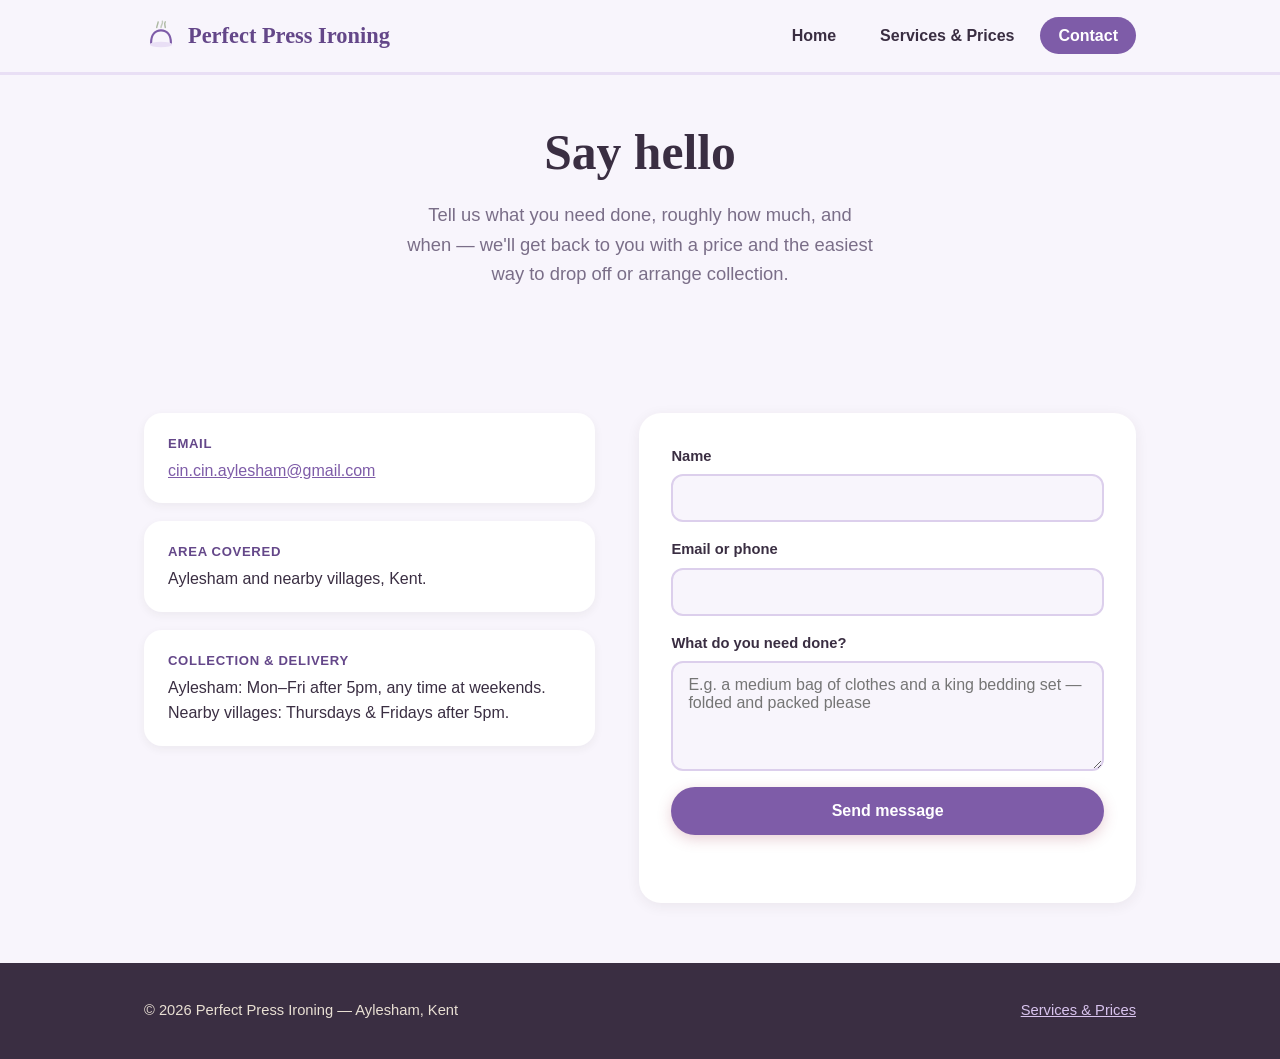
==== contact.html @ 631f9bca "Fix formspree" ====
<!DOCTYPE html>
<html lang="en">
<head>
<meta charset="UTF-8">
<meta name="viewport" content="width=device-width, initial-scale=1.0">
<title>Contact — Perfect Press Ironing</title>
<meta name="description" content="Get in touch with Perfect Press Ironing, Aylesham — friendly laundry, ironing and cleaning.">
<link rel="stylesheet" href="styles.css">
</head>
<body>

<header>
  <div class="nav">
    <a href="index.html" class="brand">
      <svg class="brand-icon" viewBox="0 0 48 48" fill="none">
        <path d="M10 34 C10 22, 16 16, 24 16 C32 16, 38 22, 38 34" stroke="#7E5CA8" stroke-width="3" stroke-linecap="round"/>
        <ellipse cx="24" cy="36" rx="16" ry="4" fill="#E9DFF5"/>
        <path d="M18 12 C18 9, 20 7, 20 4" stroke="#8C9E7C" stroke-width="2" stroke-linecap="round" opacity="0.7"/>
        <path d="M24 12 C24 8, 27 7, 26 3" stroke="#8C9E7C" stroke-width="2" stroke-linecap="round" opacity="0.5"/>
        <path d="M30 12 C30 9, 28 7, 30 4" stroke="#8C9E7C" stroke-width="2" stroke-linecap="round" opacity="0.7"/>
      </svg>
      Perfect Press Ironing
    </a>
    <button class="nav-toggle" aria-label="Toggle menu">&#9776;</button>
    <ul class="nav-links">
      <li><a href="index.html">Home</a></li>
      <li><a href="services.html">Services &amp; Prices</a></li>
      <li><a href="contact.html" class="active">Contact</a></li>
    </ul>
  </div>
</header>

<section class="hero" style="padding:48px 0 36px;">
  <div class="wrap center">
    <h1 style="max-width:none;">Say hello</h1>
    <p class="lead" style="margin-left:auto;margin-right:auto;">Tell us what you need done, roughly how much, and when — we'll get back to you with a price and the easiest way to drop off or arrange collection.</p>
  </div>
</section>

<section>
  <div class="wrap contact-grid">

    <div class="contact-details">
      <div class="item">
        <div class="label">Email</div>
        <p><a href="mailto:cin.cin.aylesham@gmail.com">cin.cin.aylesham@gmail.com</a></p>
      </div>
      <div class="item">
        <div class="label">Area covered</div>
        <p>Aylesham and nearby villages, Kent.</p>
      </div>
      <div class="item">
        <div class="label">Collection &amp; delivery</div>
        <p>Aylesham: Mon–Fri after 5pm, any time at weekends.<br>Nearby villages: Thursdays &amp; Fridays after 5pm.</p>
      </div>
    </div>

    <div>
      <form id="contact-form" action="https://formspree.io/f/mrenqnzk" method="POST">
        <label for="name">Name</label>
        <input type="text" id="name" name="name" required>

        <label for="contact_info">Email or phone</label>
        <input type="text" id="contact_info" name="contact_info" required>

        <label for="message">What do you need done?</label>
        <textarea id="message" name="message" placeholder="E.g. a medium bag of clothes and a king bedding set — folded and packed please" required></textarea>

        <button type="submit" class="btn">Send message</button>
        <div class="form-status" id="form-status"></div>
      </form>
    </div>

  </div>
</section>

<footer>
  <div class="wrap footer-row">
    <span>&copy; 2026 Perfect Press Ironing — Aylesham, Kent</span>
    <span><a href="services.html">Services &amp; Prices</a></span>
  </div>
</footer>

<script src="nav.js"></script>
<script>
  var form = document.getElementById('contact-form');
  var status = document.getElementById('form-status');

  form.addEventListener('submit', function (e) {
    e.preventDefault();
    status.textContent = "Sending...";
    status.style.color = "";

    var data = new FormData(form);

    fetch(form.action, {
      method: 'POST',
      body: data,
      headers: { 'Accept': 'application/json' }
    }).then(function (response) {
      return response.json().then(function (body) {
        return { ok: response.ok, body: body };
      });
    }).then(function (result) {
      if (result.ok) {
        status.textContent = "Thanks! Your message has been sent — we'll get back to you soon.";
        status.style.color = "#8C9E7C";
        form.reset();
      } else {
        var errMsg = "Sorry, something went wrong. Please try again, or email us directly.";
        if (result.body && result.body.errors && result.body.errors.length) {
          errMsg = result.body.errors.map(function (er) { return er.message; }).join(' ');
        }
        status.textContent = errMsg;
        status.style.color = "#7E5CA8";
        console.error('Formspree error:', result.body);
      }
    }).catch(function (err) {
      status.textContent = "Sorry, something went wrong. Please check your connection and try again.";
      status.style.color = "#7E5CA8";
      console.error('Network/JS error submitting form:', err);
    });
  });
</script>
</body>
</html>
---- styles.css ----
:root {
  --bg: #F8F5FC;
  --bg-card: #EDE4F7;
  --bg-card-alt: #E4D8F2;
  --ink: #3A2E42;
  --ink-soft: #7A6E88;
  --accent: #7E5CA8;
  --accent-dark: #644789;
  --accent-soft: #E9DFF5;
  --sage: #8C9E7C;
  --sage-soft: #E7EDE1;
  --line: #DCCFEC;
  --max: 1040px;
}

* { box-sizing: border-box; }
html { scroll-behavior: smooth; }

body {
  margin: 0;
  font-family: 'Trebuchet MS', 'Segoe UI', Verdana, sans-serif;
  background: var(--bg);
  color: var(--ink);
  line-height: 1.6;
}

h1, h2, h3 {
  font-family: Georgia, 'Times New Roman', serif;
  font-weight: 700;
  color: var(--ink);
}

a { color: var(--accent); }

.wrap {
  max-width: var(--max);
  margin: 0 auto;
  padding: 0 24px;
}

/* Steam wisp signature motif */
.steam-wisp {
  position: absolute;
  opacity: 0.35;
  pointer-events: none;
}

.steam-wisp svg { display: block; }

/* Header */
header {
  background: var(--bg);
  border-bottom: 3px solid var(--accent-soft);
  position: sticky;
  top: 0;
  z-index: 10;
}

.nav {
  max-width: var(--max);
  margin: 0 auto;
  padding: 18px 24px;
  display: flex;
  justify-content: space-between;
  align-items: center;
}

.brand {
  font-family: Georgia, serif;
  font-weight: 700;
  font-size: 1.4rem;
  color: var(--accent-dark);
  text-decoration: none;
  display: flex;
  align-items: center;
  gap: 10px;
}

.brand-icon {
  width: 34px;
  height: 34px;
  flex-shrink: 0;
}

.nav-links {
  display: flex;
  gap: 8px;
  list-style: none;
  margin: 0;
  padding: 0;
}

.nav-links a {
  color: var(--ink);
  text-decoration: none;
  font-size: 1rem;
  font-weight: 600;
  padding: 10px 18px;
  border-radius: 999px;
  transition: background 0.2s ease, color 0.2s ease;
}

.nav-links a:hover,
.nav-links a.active {
  background: var(--accent);
  color: white;
}

.nav-toggle {
  display: none;
}

/* Hero */
.hero {
  padding: 64px 0 60px;
  position: relative;
  overflow: hidden;
}

.hero-inner {
  display: grid;
  grid-template-columns: 1.1fr 0.9fr;
  gap: 40px;
  align-items: center;
  position: relative;
  z-index: 1;
}

.hero h1 {
  font-size: clamp(2.1rem, 4.6vw, 3.1rem);
  line-height: 1.2;
  margin: 0 0 18px;
  max-width: 15ch;
}

.hero h1 .highlight {
  color: var(--accent);
}

.hero p.lead {
  font-size: 1.15rem;
  color: var(--ink-soft);
  max-width: 46ch;
  margin: 0 0 28px;
}

.hero-buttons {
  display: flex;
  gap: 14px;
  flex-wrap: wrap;
}

.btn {
  display: inline-block;
  background: var(--accent);
  color: white;
  text-decoration: none;
  padding: 15px 30px;
  border-radius: 999px;
  font-weight: 700;
  font-size: 1rem;
  border: none;
  cursor: pointer;
  transition: background 0.2s ease, transform 0.15s ease;
  box-shadow: 0 4px 14px rgba(168, 66, 92, 0.25);
}

.btn:hover { background: var(--accent-dark); transform: translateY(-1px); }

.btn-outline {
  display: inline-block;
  background: white;
  color: var(--accent-dark);
  text-decoration: none;
  padding: 14px 29px;
  border-radius: 999px;
  font-weight: 700;
  font-size: 1rem;
  border: 2px solid var(--accent);
  transition: background 0.2s ease;
}

.btn-outline:hover { background: var(--accent-soft); }

/* Hero illustration */
.hero-art {
  position: relative;
  display: flex;
  align-items: center;
  justify-content: center;
}

/* Sections */
section {
  padding: 60px 0;
  position: relative;
}

section.alt {
  background: var(--bg-card);
}

h2 {
  font-size: 1.9rem;
  margin: 0 0 10px;
}

.section-note {
  color: var(--ink-soft);
  margin: 0 0 36px;
  max-width: 60ch;
  font-size: 1.05rem;
}

.center { text-align: center; }
.center .section-note { margin-left: auto; margin-right: auto; }

/* Feature cards */
.grid3 {
  display: grid;
  grid-template-columns: repeat(3, 1fr);
  gap: 26px;
}

.feature {
  background: white;
  border-radius: 20px;
  padding: 30px 26px;
  box-shadow: 0 3px 12px rgba(58, 46, 40, 0.06);
  position: relative;
}

.feature .icon {
  width: 46px;
  height: 46px;
  margin-bottom: 16px;
}

.feature h3 {
  font-size: 1.15rem;
  margin: 0 0 8px;
}

.feature p {
  color: var(--ink-soft);
  margin: 0;
  font-size: 0.98rem;
}

/* Pricing */
.price-block {
  background: white;
  border-radius: 22px;
  padding: 34px 32px;
  margin-bottom: 36px;
  box-shadow: 0 3px 14px rgba(58, 46, 40, 0.07);
}

.price-block h3 {
  font-size: 1.35rem;
  margin: 0 0 6px;
  color: var(--accent-dark);
}

.price-block .price-sub {
  color: var(--ink-soft);
  font-size: 0.96rem;
  margin: 0 0 22px;
}

table.price-table {
  width: 100%;
  border-collapse: collapse;
}

table.price-table tr {
  border-bottom: 1px dashed var(--line);
}

table.price-table tr:last-child { border-bottom: none; }

table.price-table td {
  padding: 13px 4px;
  font-size: 1rem;
}

table.price-table td:last-child {
  text-align: right;
  font-weight: 700;
  color: var(--accent-dark);
  white-space: nowrap;
}

.price-note {
  background: var(--sage-soft);
  border-left: 4px solid var(--sage);
  padding: 16px 20px;
  font-size: 0.96rem;
  color: var(--ink);
  margin-top: 20px;
  border-radius: 0 12px 12px 0;
}

.price-note.pink {
  background: var(--accent-soft);
  border-left-color: var(--accent);
}

/* Schedule table */
.schedule-grid {
  display: grid;
  grid-template-columns: 1fr 1fr;
  gap: 24px;
}

.schedule-card {
  background: white;
  border-radius: 20px;
  padding: 28px;
  box-shadow: 0 3px 12px rgba(58, 46, 40, 0.06);
}

.schedule-card h3 {
  font-size: 1.2rem;
  color: var(--accent-dark);
  margin: 0 0 14px;
}

.schedule-card ul {
  margin: 0;
  padding: 0;
  list-style: none;
}

.schedule-card li {
  padding: 8px 0;
  border-bottom: 1px dashed var(--line);
  font-size: 0.98rem;
}

.schedule-card li:last-child { border-bottom: none; }

.schedule-card .fee {
  font-weight: 700;
  color: var(--accent-dark);
}

/* Contact */
.contact-grid {
  display: grid;
  grid-template-columns: 1fr 1.1fr;
  gap: 44px;
}

.contact-details .item {
  background: white;
  border-radius: 18px;
  padding: 20px 24px;
  margin-bottom: 18px;
  box-shadow: 0 3px 10px rgba(58, 46, 40, 0.06);
}

.contact-details .label {
  color: var(--accent-dark);
  font-size: 0.82rem;
  text-transform: uppercase;
  letter-spacing: 0.05em;
  font-weight: 700;
  margin-bottom: 4px;
}

.contact-details p { margin: 0; }

form {
  background: white;
  border-radius: 22px;
  padding: 32px;
  box-shadow: 0 3px 14px rgba(58, 46, 40, 0.07);
  display: flex;
  flex-direction: column;
  gap: 16px;
}

label {
  font-size: 0.92rem;
  font-weight: 700;
  color: var(--ink);
  margin-bottom: -10px;
}

input, textarea, select {
  font-family: inherit;
  font-size: 1rem;
  padding: 13px 15px;
  border: 2px solid var(--line);
  border-radius: 12px;
  background: var(--bg);
  color: var(--ink);
}

input:focus, textarea:focus, select:focus {
  outline: none;
  border-color: var(--accent);
}

textarea { resize: vertical; min-height: 110px; }

.form-status {
  font-size: 0.94rem;
  margin-top: 2px;
  min-height: 1.2em;
  color: var(--sage);
  font-weight: 600;
}

/* Footer */
footer {
  background: var(--ink);
  color: #E8DFD3;
  padding: 36px 0;
  font-size: 0.92rem;
}

footer a { color: #D8C3EE; }

.footer-row {
  display: flex;
  justify-content: space-between;
  align-items: center;
  flex-wrap: wrap;
  gap: 12px;
}

/* Responsive */
@media (max-width: 780px) {
  .hero-inner { grid-template-columns: 1fr; }
  .hero-art { order: -1; max-width: 260px; margin: 0 auto 12px; }
  .nav-links {
    position: fixed;
    top: 68px;
    left: 0;
    right: 0;
    background: var(--bg);
    flex-direction: column;
    gap: 4px;
    padding: 12px;
    border-bottom: 3px solid var(--accent-soft);
    display: none;
  }
  .nav-links.open { display: flex; }
  .nav-links a { display: block; text-align: center; }
  .nav-toggle {
    display: block;
    background: none;
    border: none;
    font-size: 1.6rem;
    cursor: pointer;
    color: var(--accent-dark);
  }
  .grid3 { grid-template-columns: 1fr; }
  .contact-grid { grid-template-columns: 1fr; }
  .schedule-grid { grid-template-columns: 1fr; }
}

@media (prefers-reduced-motion: reduce) {
  html { scroll-behavior: auto; }
  * { transition: none !important; }
}
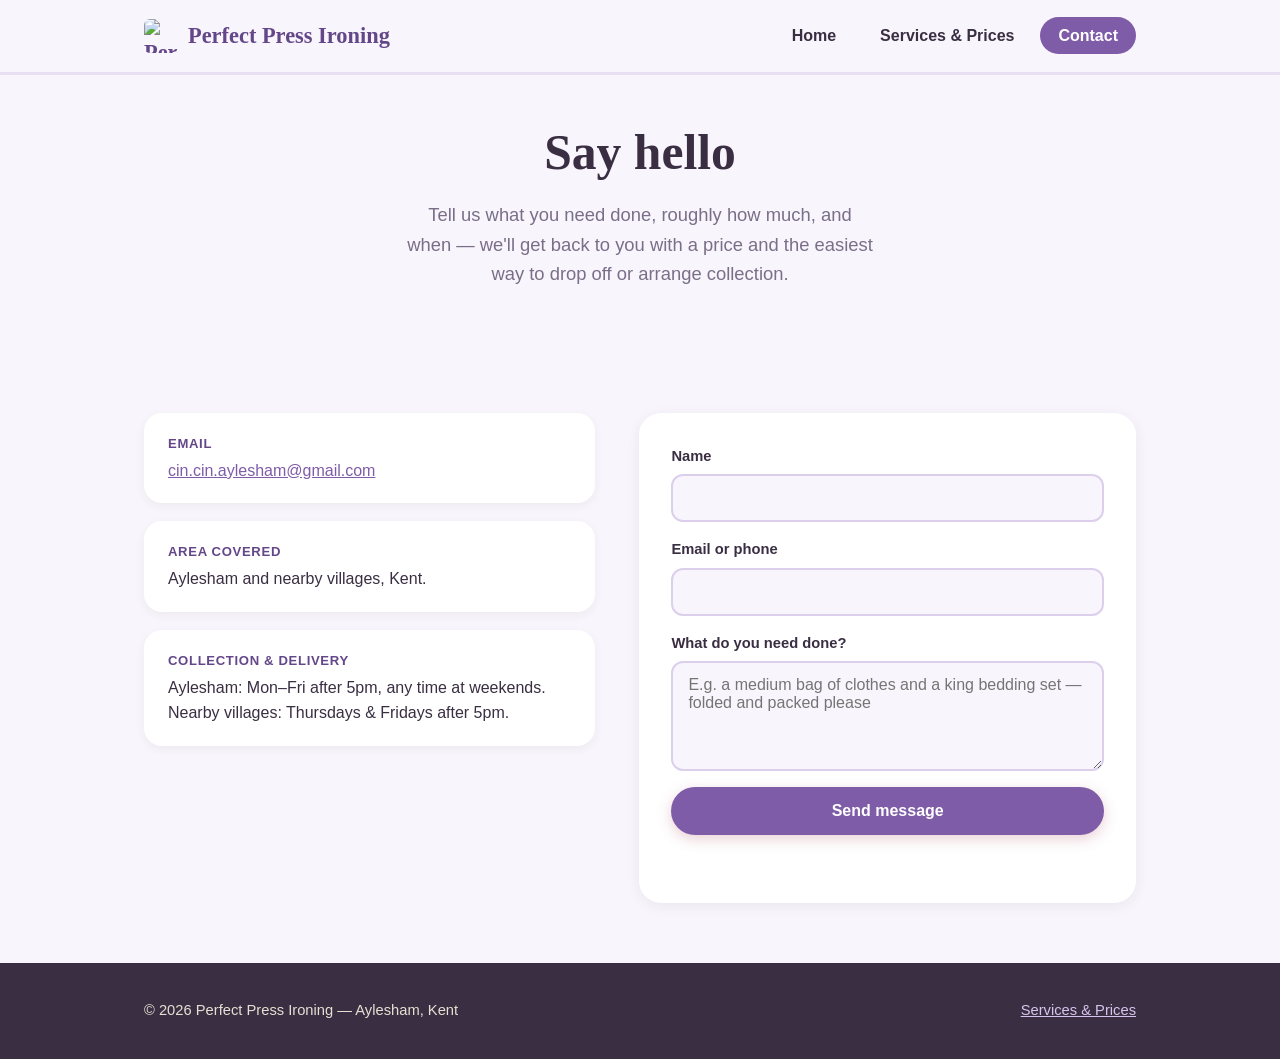
==== commit 092d5605: "Change logo on homepage button" ====
--- a/contact.html
+++ b/contact.html
@@ -12,13 +12,7 @@
 <header>
   <div class="nav">
     <a href="index.html" class="brand">
-      <svg class="brand-icon" viewBox="0 0 48 48" fill="none">
-        <path d="M10 34 C10 22, 16 16, 24 16 C32 16, 38 22, 38 34" stroke="#7E5CA8" stroke-width="3" stroke-linecap="round"/>
-        <ellipse cx="24" cy="36" rx="16" ry="4" fill="#E9DFF5"/>
-        <path d="M18 12 C18 9, 20 7, 20 4" stroke="#8C9E7C" stroke-width="2" stroke-linecap="round" opacity="0.7"/>
-        <path d="M24 12 C24 8, 27 7, 26 3" stroke="#8C9E7C" stroke-width="2" stroke-linecap="round" opacity="0.5"/>
-        <path d="M30 12 C30 9, 28 7, 30 4" stroke="#8C9E7C" stroke-width="2" stroke-linecap="round" opacity="0.7"/>
-      </svg>
+      <img src="images/logo-basket.png" alt="Perfect Press Ironing" class="brand-icon">
       Perfect Press Ironing
     </a>
     <button class="nav-toggle" aria-label="Toggle menu">&#9776;</button>
@@ -84,12 +78,20 @@
 <script src="nav.js"></script>
 <script>
   var form = document.getElementById('contact-form');
-  var status = document.getElementById('form-status');
+
+  function setStatus(text, color) {
+    var statusEl = document.getElementById('form-status');
+    if (!statusEl) {
+      console.warn('form-status element not found in the page; message was: ' + text);
+      return;
+    }
+    statusEl.textContent = text;
+    statusEl.style.color = color || "";
+  }
 
   form.addEventListener('submit', function (e) {
     e.preventDefault();
-    status.textContent = "Sending...";
-    status.style.color = "";
+    setStatus("Sending...", "");
 
     var data = new FormData(form);
 
@@ -103,21 +105,18 @@
       });
     }).then(function (result) {
       if (result.ok) {
-        status.textContent = "Thanks! Your message has been sent — we'll get back to you soon.";
-        status.style.color = "#8C9E7C";
+        setStatus("Thanks! Your message has been sent — we'll get back to you soon.", "#8C9E7C");
         form.reset();
       } else {
         var errMsg = "Sorry, something went wrong. Please try again, or email us directly.";
         if (result.body && result.body.errors && result.body.errors.length) {
           errMsg = result.body.errors.map(function (er) { return er.message; }).join(' ');
         }
-        status.textContent = errMsg;
-        status.style.color = "#7E5CA8";
+        setStatus(errMsg, "#7E5CA8");
         console.error('Formspree error:', result.body);
       }
     }).catch(function (err) {
-      status.textContent = "Sorry, something went wrong. Please check your connection and try again.";
-      status.style.color = "#7E5CA8";
+      setStatus("Sorry, something went wrong. Please check your connection and try again.", "#7E5CA8");
       console.error('Network/JS error submitting form:', err);
     });
   });
--- a/styles.css
+++ b/styles.css
@@ -80,6 +80,8 @@
   width: 34px;
   height: 34px;
   flex-shrink: 0;
+  object-fit: contain;
+  border-radius: 6px;
 }
 
 .nav-links {
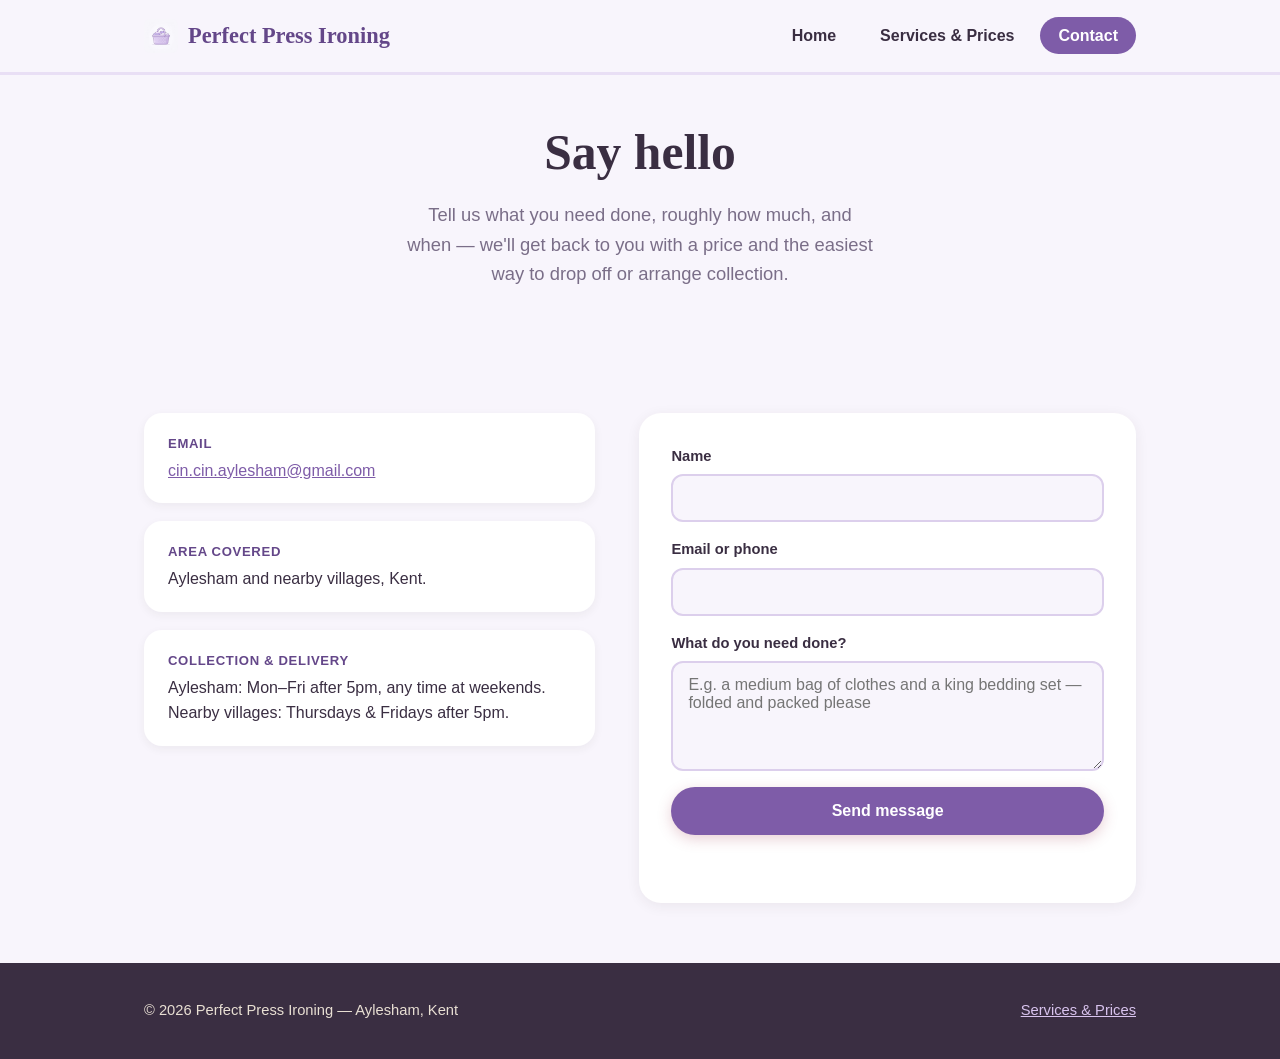
==== commit 7d9c758a: "Cloudflare analytics" ====
--- a/contact.html
+++ b/contact.html
@@ -121,5 +121,6 @@
     });
   });
 </script>
+<!-- Cloudflare Web Analytics --><script type='module' src='https://static.cloudflareinsights.com/beacon.min.js' data-cf-beacon='{"token": "32b7b46037474253a312a20055d5d969"}'></script><!-- End Cloudflare Web Analytics -->
 </body>
 </html>
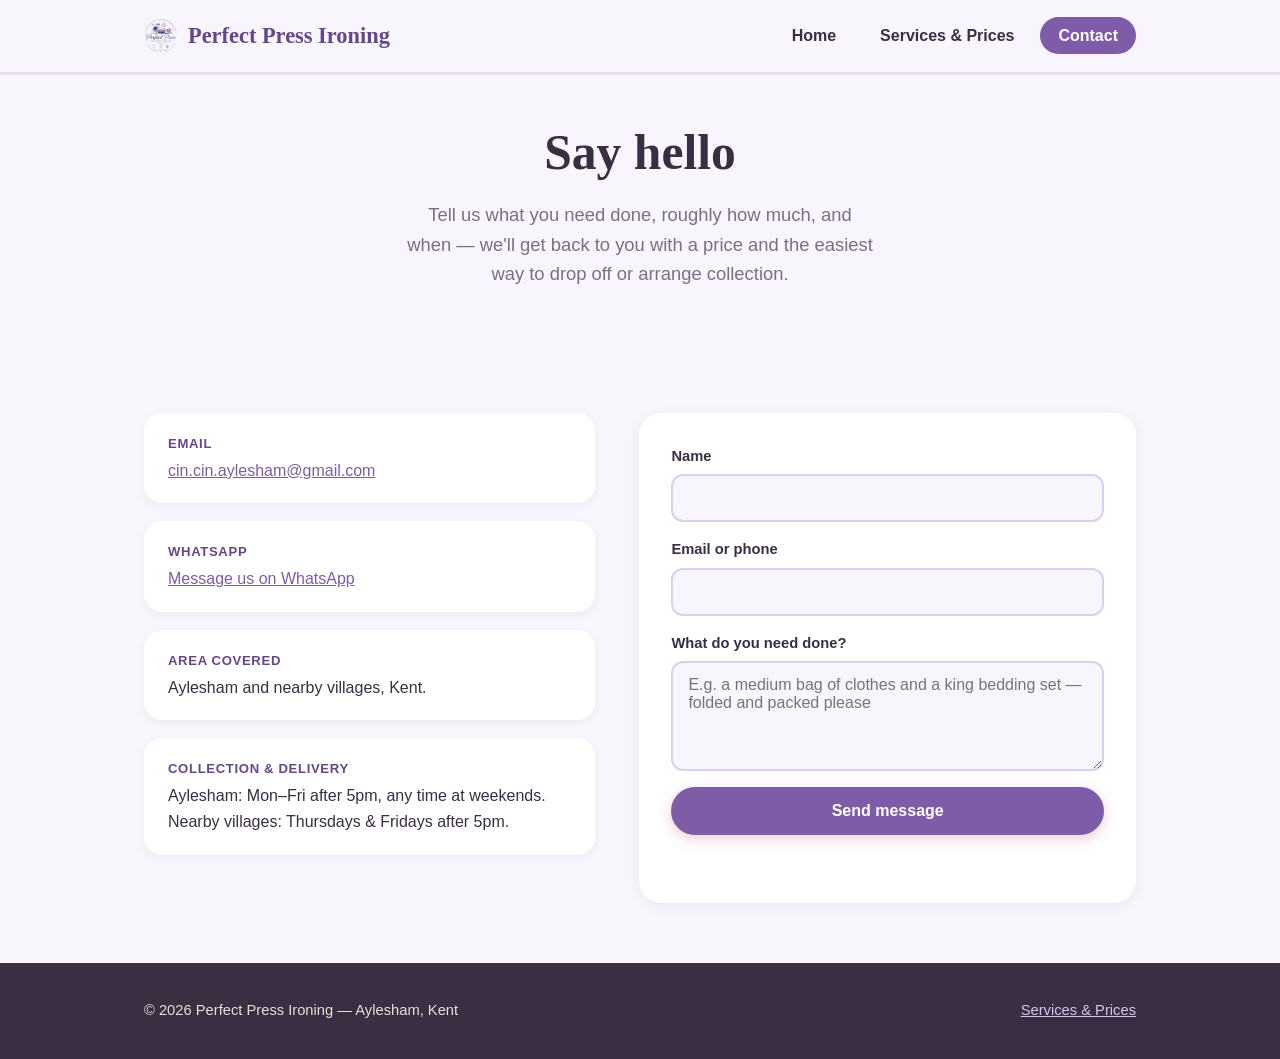
==== commit bff59ce8: "Added whatsapp capabilities" ====
--- a/contact.html
+++ b/contact.html
@@ -38,6 +38,10 @@
       <div class="item">
         <div class="label">Email</div>
         <p><a href="mailto:cin.cin.aylesham@gmail.com">cin.cin.aylesham@gmail.com</a></p>
+      </div>
+      <div class="item">
+        <div class="label">WhatsApp</div>
+        <p><a href="https://wa.me/447436921826?text=Hi%2C%20I%27d%20like%20to%20ask%20about%20laundry%20services" target="_blank" rel="noopener">Message us on WhatsApp</a></p>
       </div>
       <div class="item">
         <div class="label">Area covered</div>
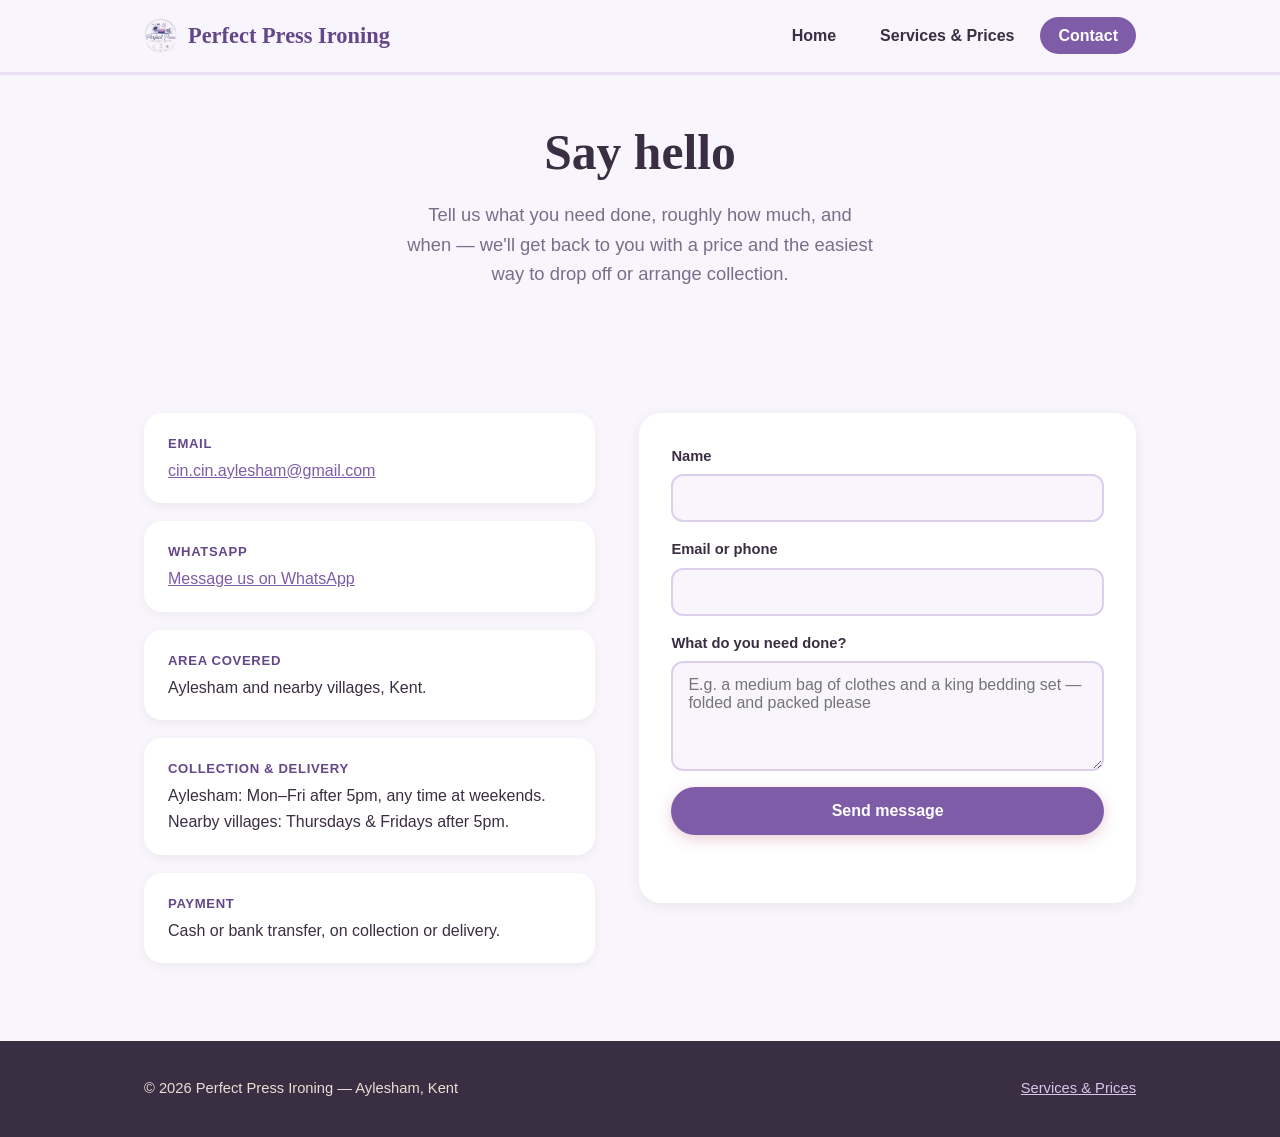
==== commit e97b1fb7: "Added FAQ, payment and about" ====
--- a/contact.html
+++ b/contact.html
@@ -50,6 +50,10 @@
       <div class="item">
         <div class="label">Collection &amp; delivery</div>
         <p>Aylesham: Mon–Fri after 5pm, any time at weekends.<br>Nearby villages: Thursdays &amp; Fridays after 5pm.</p>
+      </div>
+      <div class="item">
+        <div class="label">Payment</div>
+        <p>Cash or bank transfer, on collection or delivery.</p>
       </div>
     </div>
 
